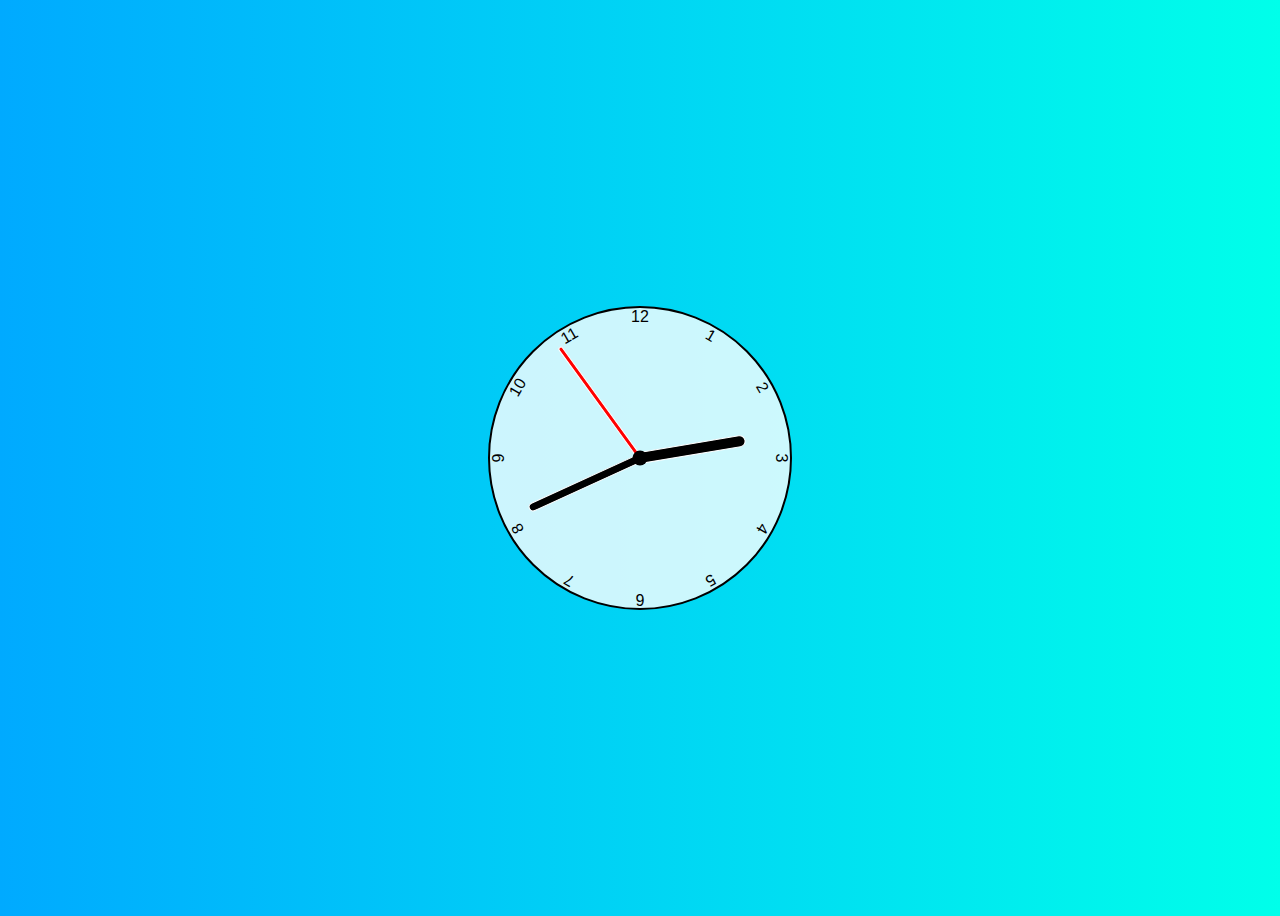
==== ANALOGUE/index.html @ 852664e2 "done" ====
<!DOCTYPE html>
<html lang="en">
<head>
  <meta charset="UTF-8">
  <meta name="viewport" content="width=device-width, initial-scale=1.0">
  <meta http-equiv="X-UA-Compatible" content="ie=edge">
  <link rel="stylesheet" href="style.css">
  <script defer src="script.js"></script>
  <title>Document</title>
</head>
<body>
  <div class="clock">
    <div class="hand hour" data-hour-hand></div>
    <div class="hand minute" data-minute-hand></div>
    <div class="hand second" data-second-hand></div>
    <div class="number number1">1</div>
    <div class="number number2">2</div>
    <div class="number number3">3</div>
    <div class="number number4">4</div>
    <div class="number number5">5</div>
    <div class="number number6">6</div>
    <div class="number number7">7</div>
    <div class="number number8">8</div>
    <div class="number number9">9</div>
    <div class="number number10">10</div>
    <div class="number number11">11</div>
    <div class="number number12">12</div>
  </div>
  <!-- <script src="script.js"></script> -->
</body>
</html>
---- ANALOGUE/style.css ----
*,
*::after,
*::before {
  border-style: border-box;
  font-family: Gotham Rounded, sans-serif;
}

body {
  background: linear-gradient(to right, hsl(200, 100%, 50%), hsl(175, 100%, 50%));
  display: flex;
  justify-content: center;
  align-items: center;
  min-height: 100vh;
  overflow: hidden;
}

.clock {
  width: 300px;
  height: 300px;
  background-color: rgba(255, 255, 255, .8);
  border-radius: 50%;
  border: 2px solid black;
  position: relative;
}

.clock .number {
  --rotation: 0;
  position: absolute;
  width: 100%;
  height: 100%;
  text-align: center;
  transform: rotate(var(--rotation));
  font-size: 1rem;
}

.clock .number1 {
  --rotation: 30deg;
}

.clock .number2 {
  --rotation: 60deg;
}

.clock .number3 {
  --rotation: 90deg;
}

.clock .number4 {
  --rotation: 120deg;
}

.clock .number5 {
  --rotation: 150deg;
}

.clock .number6 {
  --rotation: 180deg;
}

.clock .number7 {
  --rotation: 210deg;
}

.clock .number8 {
  --rotation: 240deg;
}

.clock .number9 {
  --rotation: 270deg;
}

.clock .number10 {
  --rotation: 300deg;
}

.clock .number11 {
  --rotation: 330deg;
}

/* .clock .number12 {
  --rotation: 360deg;
} */

.clock .hand {
  --rotation: 0;
  position: absolute;
  bottom: 50%;
  left: 50%;
  background-color: black;
  border: 1px solid white;
  border-top-left-radius: 10px;
  border-top-right-radius: 10px;
  transform-origin: bottom;
  z-index: 10;
  transform: translateX(-50%) rotate(calc(var(--rotation) * 1deg));
}

.clock::after{
  content: '';
  position: absolute;
  background-color: black;
  z-index: 11;
  width: 15px;
  height: 15px;
  top: 50%;
  left: 50%;
  transform: translate(-50%, -50%);
  border-radius: 50%;
}

.clock .hand.second{
  width: 3px;
  height: 45%;
  background-color: red;
}
.clock .hand.minute{
  width: 7px;
  height: 40%;
  background-color: black;
}
.clock .hand.hour{
  width: 10px;
  height: 35%;
  background-color: black;
}
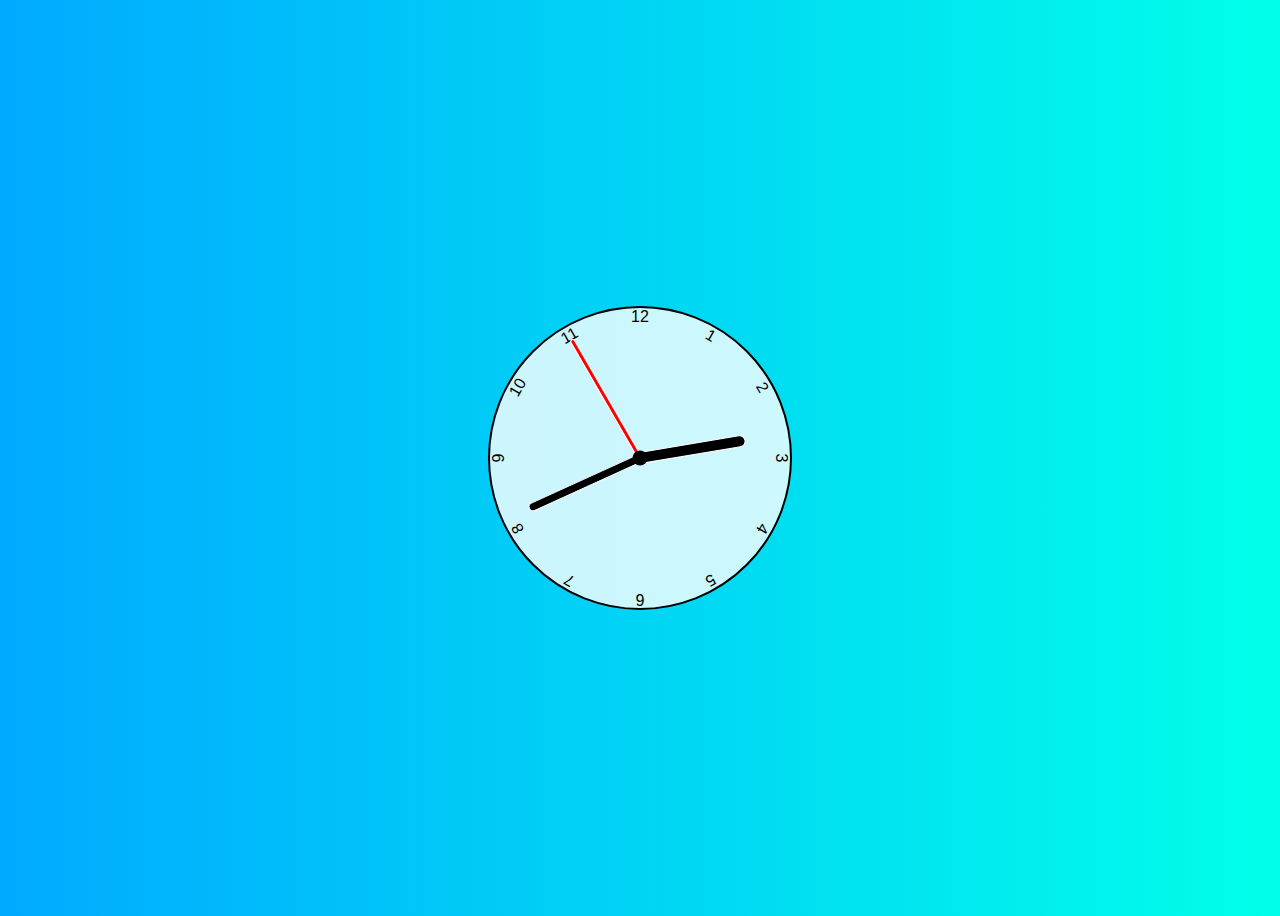
==== commit d7137f79: "added title" ====
--- a/ANALOGUE/index.html
+++ b/ANALOGUE/index.html
@@ -6,7 +6,7 @@
   <meta http-equiv="X-UA-Compatible" content="ie=edge">
   <link rel="stylesheet" href="style.css">
   <script defer src="script.js"></script>
-  <title>Document</title>
+  <title>Analogue Clock Seth Megbetor</title>
 </head>
 <body>
   <div class="clock">
